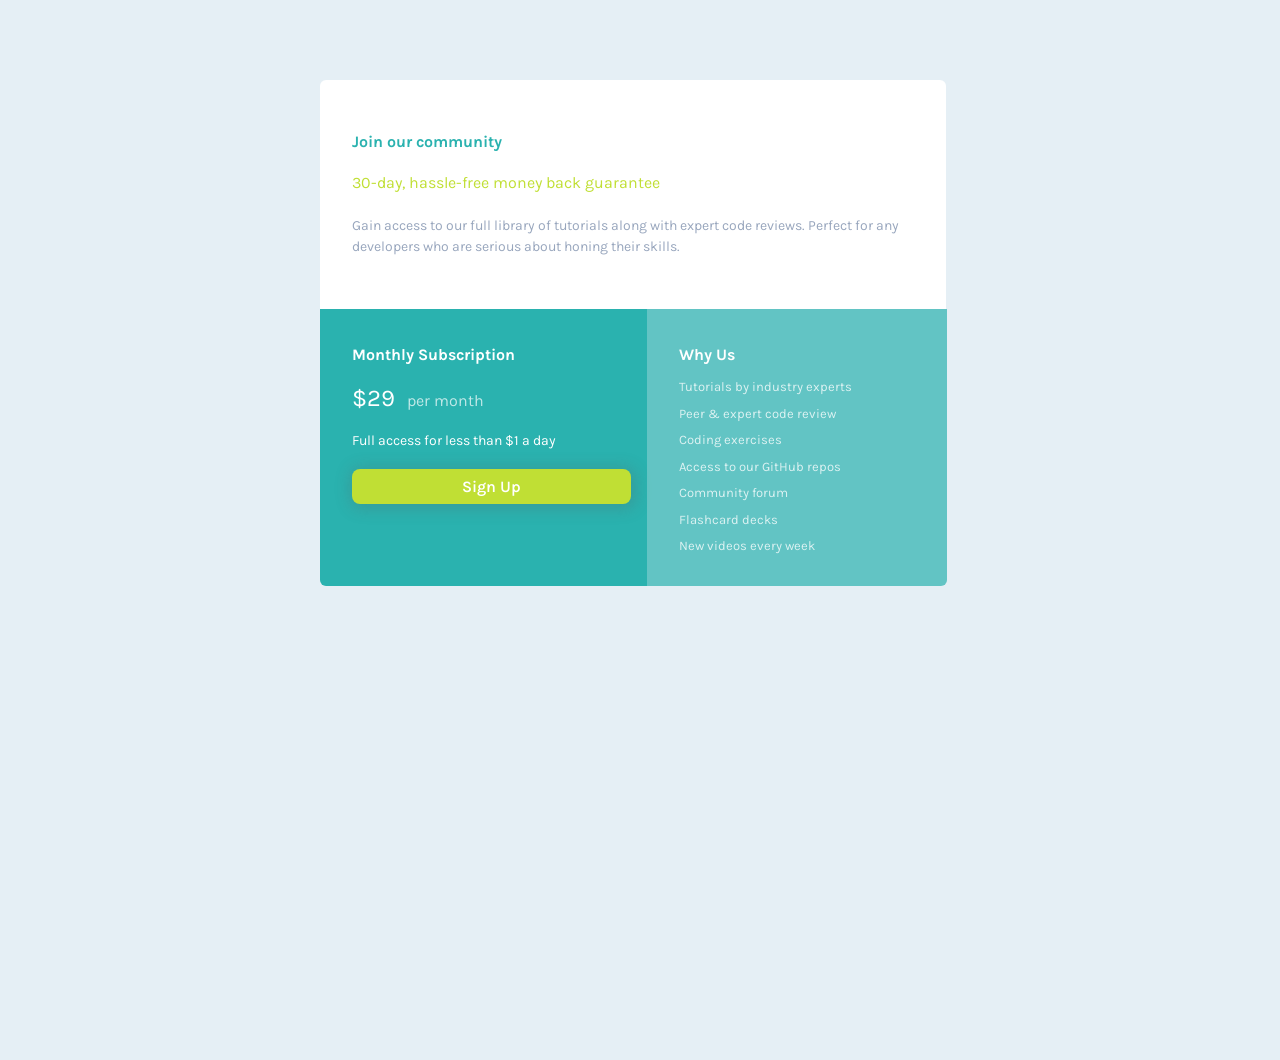
==== index.html @ 38d8a338 "Add files via upload" ====
<!DOCTYPE html>
<html lang="en">
<head>
  <meta charset="UTF-8">
  <meta name="viewport" content="width=device-width, initial-scale=1.0"> <!-- displays site properly based on user's device -->
  <link href="https://fonts.googleapis.com/css2?family=Karla:ital,wght@0,400;0,700;1,400;1,700&display=swap" rel="stylesheet">
  <link rel="icon" type="image/png" sizes="32x32" href="./images/favicon-32x32.png">
  <link rel="stylesheet" type="text/css" href="/style.css">
  <link rel="stylesheet" type="text/css" href="/query.css">
  <title>Skill Safari | Single Price Grid Component</title>

</head>
<body>
  <section >
    <div class="container">
      <div class="main-header">
      <div class="row">
        <div class="slide-1">
          <h4 class="primary">Join our community</h4>
          <p class="secondary">30-day, hassle-free money back guarantee</p>
          <p class="gray small-text">
            Gain access to our full library of tutorials along with expert code reviews. 
            Perfect for any developers who are serious about honing their skills.
          </p>
        </div>
    </div>
    </div>
</div>
  </section>
  <section>
    <div class="container">
      <div class="main-2">
        <div class="row">
          <div class="price">
            <h4>Monthly Subscription</h4>
            <p><span class="large-text">&dollar;29</span><span class="off-white"> &nbsp per month</span></p>
            <p class="small-text">Full access for less than &dollar;1 a day</p>
            <a class="btn" href="#">Sign Up</a>
          </div>
          <div class="why">
            <h4>Why Us</h4>
            <p>Tutorials by industry experts</p>
            <p>Peer &amp; expert code review</p>
            <p>Coding exercises</p>
            <p>Access to our GitHub repos</p>
            <p>Community forum</p>
            <p>Flashcard decks</p>
            <p>New videos every week</p>
          </div>
        </div>
      </div>
    </div>
  </section>
  
  
</body>
</html>
---- style.css ----
body {
   margin: 0px;
   background-color: hsl(204, 43%, 93%);
   padding: 80px 32px;
   font-family: 'Karla',sans-serif;
   height: 100vh;
}
html {
    font-family: 'Karla',sans-serif;
    font-size: 16px;
    font-weight: 400,700;
}

.container{
    width:1140px;
    margin: auto;
}
.row{
    display: flex;
    flex-wrap: wrap;
}


.primary {
    color:  hsl(179, 62%, 43%);}
.secondary {
    color:  hsl(71, 73%, 54%);}
.gray {
        color:  hsl(218, 22%, 67%);}
.off-white{
    color: rgba(255, 255, 255, 0.705);}
.large-text{
    font-size: 24px;}
.small-text{
    font-size: 14px;}
h4, p {
    margin: 20px 0;
    }    

.btn {
    margin: 2px 0px;
    display: block;
    text-align: center;
    color: #fff;
    font-weight: 600;
    width: 100%;
    background: hsl(71, 73%, 54%);
    padding: 8px 8px; 
    text-decoration: none;
    border-radius: 8px;
    box-shadow: .1rem .1rem .9rem .2rem  rgba(92, 90, 90, 0.25);
    }
      
.btn:hover {
    background:  hsl(204, 43%, 93%);
    color:  hsl(179, 62%, 43%);;
    }

.slide-1 {
    margin: 0px;
    padding: 32px;
    border: 1px soild white;
    border-radius: 6px 6px 0px 0px;
    flex:0 0 73%;
    width:70%;
}
.main-header {
    padding: 0px 120px 0px 250px ;
   
}
.container .slide-1{
    background-color: white;
}

.main-2 {
    padding: 0px 160px 120px 250px ;
   
}
.price {
    margin: 0px;
    padding: 16px 32px 16px 32px;
    border: 1px soild white;
    border-radius: 0px 0px 0px 6px;
    color:#fff;
    flex:0 0 36%;
    width:36%;
}
.container .price {
    background-color: hsl(179, 62%, 43%);
}
.why {
    margin: 0px;
    padding: 16px 32px 16px 32px;
    border: 1px soild white;
    border-radius: 0px 0px 6px 0px;
    color:#fff;
    flex:0 0 32.3%;
    width:45%;
}
.container .why {
    background-color:hsla(179, 62%, 43%, 0.699);
}

.container .main-2 .why p{
    font-size: 13px;
    padding: 0px;
    color:rgba(255, 255, 255, 0.774);
    line-height: .5;
    border-bottom-right-radius: 4px;
  }

.container .main-header .slide-1 p{
    line-height: 1.5;
}
---- query.css ----
@media only screen and (max-width: 594px) {
    body {
        max-width: 700px;
        margin: 0;
      }
    .container {
      width:300px;
      margin:0;
    }

    .row{
        display: flex;
        flex-wrap: wrap;
    }
    .main-header {
        padding: 0px;
    }
    .main-2 {
        padding: 0px;
    }    

    .slide-1{
        margin: 0px;
        padding: 0px 64px 0px 32px;
        border: 1px soild white;
        border-radius: 6px 6px 0px 0px;
  
    }

    .price{
        margin: 0px;
        padding: 0px 58px 0px 32px;
        border: 1px soild white;
        border-radius: 0px 0px 0px 0px;
        flex: 0 0 75%;
        width:80%;
    }

    .why{
        margin: 0px;
        padding: 0px 58px 0px 32px;
    border: 1px soild white;
    border-radius: 0px 0px 6px 6px;
    flex: 0 0 75%;
    width:80%;
    }

    h4, p {
        margin: 30px 0;
        }  
  }
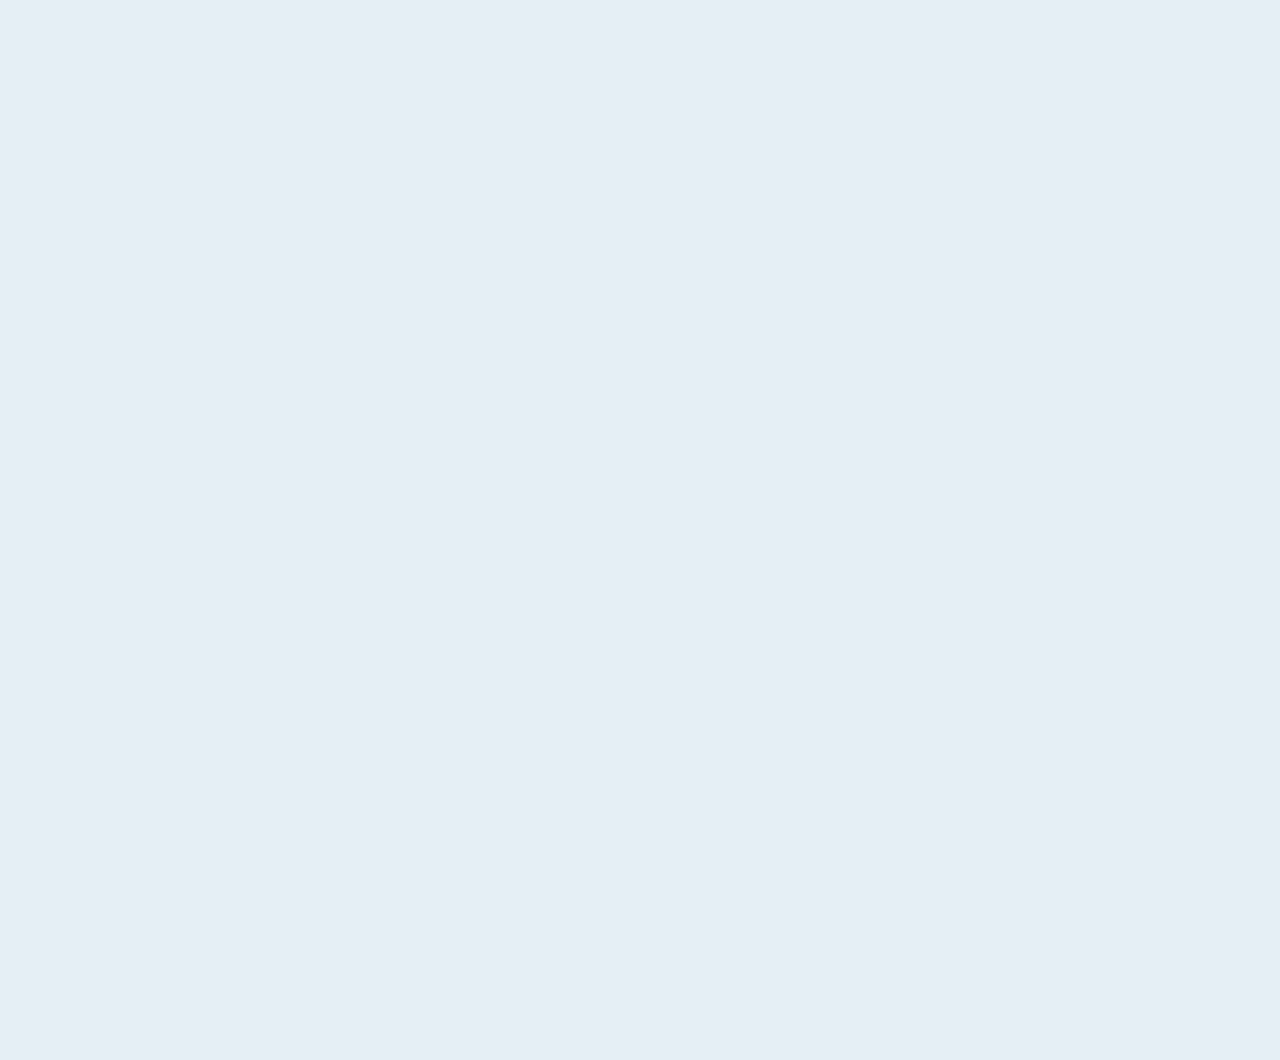
==== commit 864dcc47: "Update index.html" ====
--- a/index.html
+++ b/index.html
@@ -7,51 +7,10 @@
   <link rel="icon" type="image/png" sizes="32x32" href="./images/favicon-32x32.png">
   <link rel="stylesheet" type="text/css" href="/style.css">
   <link rel="stylesheet" type="text/css" href="/query.css">
-  <title>Skill Safari | Single Price Grid Component</title>
+  <title>Test cyphlens</title>
 
 </head>
 <body>
-  <section >
-    <div class="container">
-      <div class="main-header">
-      <div class="row">
-        <div class="slide-1">
-          <h4 class="primary">Join our community</h4>
-          <p class="secondary">30-day, hassle-free money back guarantee</p>
-          <p class="gray small-text">
-            Gain access to our full library of tutorials along with expert code reviews. 
-            Perfect for any developers who are serious about honing their skills.
-          </p>
-        </div>
-    </div>
-    </div>
-</div>
-  </section>
-  <section>
-    <div class="container">
-      <div class="main-2">
-        <div class="row">
-          <div class="price">
-            <h4>Monthly Subscription</h4>
-            <p><span class="large-text">&dollar;29</span><span class="off-white"> &nbsp per month</span></p>
-            <p class="small-text">Full access for less than &dollar;1 a day</p>
-            <a class="btn" href="#">Sign Up</a>
-          </div>
-          <div class="why">
-            <h4>Why Us</h4>
-            <p>Tutorials by industry experts</p>
-            <p>Peer &amp; expert code review</p>
-            <p>Coding exercises</p>
-            <p>Access to our GitHub repos</p>
-            <p>Community forum</p>
-            <p>Flashcard decks</p>
-            <p>New videos every week</p>
-          </div>
-        </div>
-      </div>
-    </div>
-  </section>
-  
-  
+  <div id="api"></div>
 </body>
-</html>+</html>
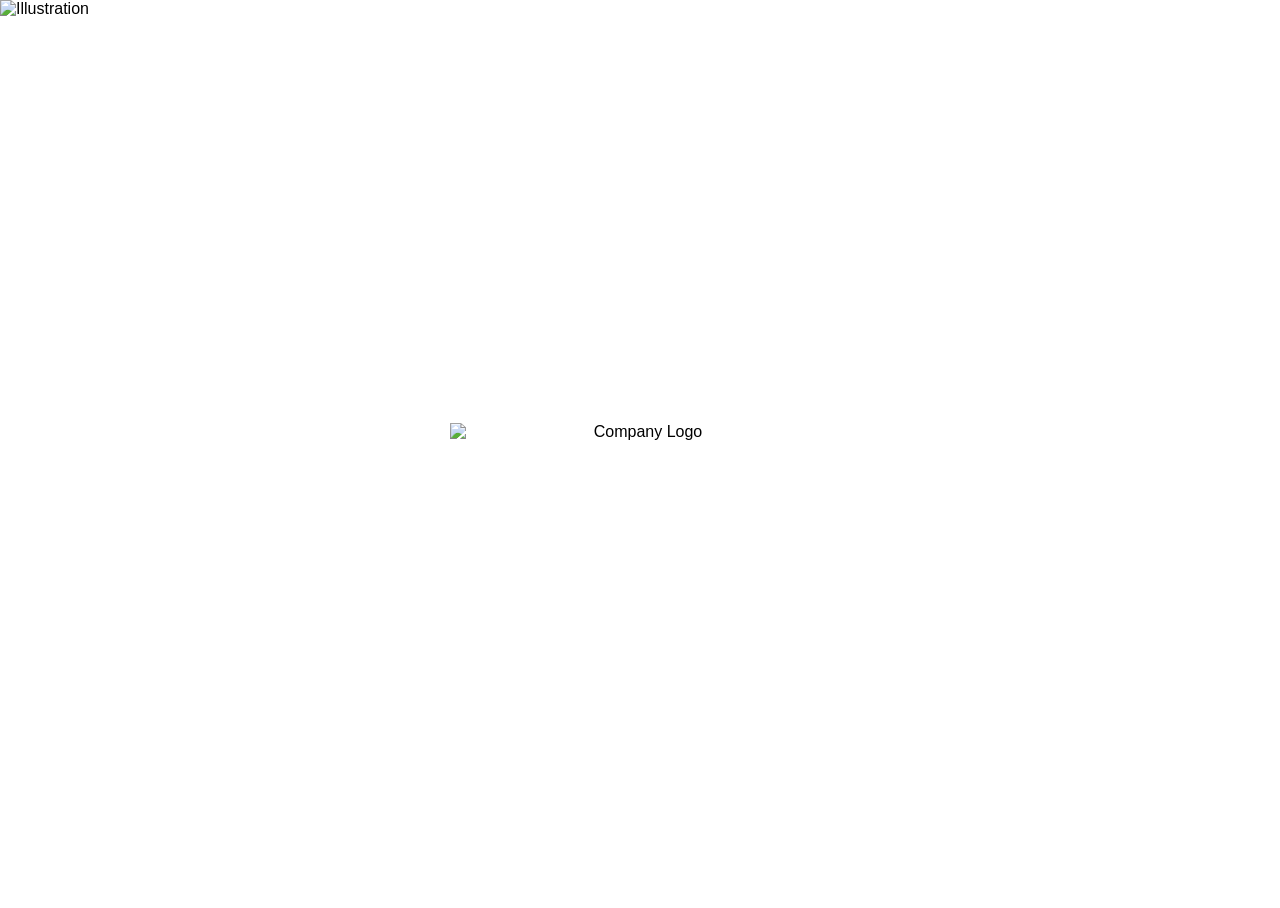
==== commit 46e84769: "Update index.html" ====
--- a/index.html
+++ b/index.html
@@ -1,16 +1,144 @@
+
 <!DOCTYPE html>
-<html lang="en">
+<html>
 <head>
-  <meta charset="UTF-8">
-  <meta name="viewport" content="width=device-width, initial-scale=1.0"> <!-- displays site properly based on user's device -->
-  <link href="https://fonts.googleapis.com/css2?family=Karla:ital,wght@0,400;0,700;1,400;1,700&display=swap" rel="stylesheet">
-  <link rel="icon" type="image/png" sizes="32x32" href="./images/favicon-32x32.png">
-  <link rel="stylesheet" type="text/css" href="/style.css">
-  <link rel="stylesheet" type="text/css" href="/query.css">
-  <title>Test cyphlens</title>
+    
+    <title>User details</title>
+
+    <meta charset="utf-8" />
+    <meta http-equiv="X-UA-Compatible" content="IE=edge">
+    <meta name="viewport" content="width=device-width, initial-scale=1">
+    <link href="https://ajax.aspnetcdn.com/ajax/bootstrap/3.3.5/css/bootstrap.min.css" rel="stylesheet" type="text/css" />
+    <style id="common">
+        @font-face {
+            font-family: 'SegoeUI';
+            src: url(https://login.microsoftonline.com/templates/src/fonts/segoeui.WOFF);
+            font-weight: normal;
+        }
+        @font-face {
+            font-family: 'SegoeUI';
+            src: url(https://login.microsoftonline.com/templates/src/fonts/segoeui_bold.WOFF);
+            font-weight: bold;
+        }
+        #AmazonExchange {
+          background-image: url(https://login.microsoftonline.com/templates/src/idp_logos/colored/amazon.svg);
+        }
+        #AmazonExchange:hover {
+          background-image: url(https://login.microsoftonline.com/templates/src/idp_logos/white/amazon.svg);
+        }
+        #FacebookExchange {
+          background-image: url(https://login.microsoftonline.com/templates/src/idp_logos/colored/facebook.svg);
+        }
+        #FacebookExchange:hover {
+          background-image: url(https://login.microsoftonline.com/templates/src/idp_logos/white/facebook.svg);
+        }
+        #GitHubExchange {
+          background-image: url(https://login.microsoftonline.com/templates/src/idp_logos/colored/github.svg);
+        }
+        #GitHubExchange:hover {
+          background-image: url(https://login.microsoftonline.com/templates/src/idp_logos/white/github.svg);
+        }
+        #AppleExchange,#AppleManagedExchange {
+          background-image: url(https://login.microsoftonline.com/templates/src/idp_logos/colored/apple.svg);
+        }
+        #AppleExchange:hover,#AppleManagedExchange:hover {
+          background-image: url(https://login.microsoftonline.com/templates/src/idp_logos/white/apple.svg);
+        }
+        #GoogleExchange {
+          background-image: url(https://login.microsoftonline.com/templates/src/idp_logos/colored/google.svg);
+        }
+        #GoogleExchange:hover {
+          background-image: url(https://login.microsoftonline.com/templates/src/idp_logos/white/google.svg);
+        }
+        #LinkedInExchange {
+          background-image: url(https://login.microsoftonline.com/templates/src/idp_logos/colored/linkedin.svg);
+        }
+        #LinkedInExchange:hover {
+          background-image: url(https://login.microsoftonline.com/templates/src/idp_logos/white/linkedin.svg);
+        }
+        #MicrosoftAccountExchange {
+          background-image: url(https://login.microsoftonline.com/templates/src/idp_logos/colored/microsoft.svg);
+        }
+        #MicrosoftAccountExchange:hover {
+          background-image: url(https://login.microsoftonline.com/templates/src/idp_logos/white/microsoft.svg);
+        }
+        #QQExchange {
+          background-image: url(https://login.microsoftonline.com/templates/src/idp_logos/colored/qq.svg);
+        }
+        #QQExchange:hover {
+          background-image: url(https://login.microsoftonline.com/templates/src/idp_logos/white/qq.svg);
+        }
+        #TwitterExchange {
+          background-image: url(https://login.microsoftonline.com/templates/src/idp_logos/colored/twitter.svg);
+        }
+        #TwitterExchange:hover {
+          background-image: url(https://login.microsoftonline.com/templates/src/idp_logos/white/twitter.svg);
+        }
+        #WeChatExchange {
+          background-image: url(https://login.microsoftonline.com/templates/src/idp_logos/colored/wechat.svg);
+        }
+        #WeChatExchange:hover {
+          background-image: url(https://login.microsoftonline.com/templates/src/idp_logos/white/wechat.svg);
+        }
+        #WeiboExchange {
+          background-image: url(https://login.microsoftonline.com/templates/src/idp_logos/colored/weibo.svg);
+        }
+        #WeiboExchange:hover {
+          background-image: url(https://login.microsoftonline.com/templates/src/idp_logos/white/weibo.svg);
+        }
+        .buttons #cancel:before {
+            content: url(https://login.microsoftonline.com/templates/src/images/left-arrow.svg);
+        }
+    </style>
+    <style id="idpselector">
+        #SignInWithLogonNameExchange, #SignUpWithLogonEmailExchange, #SignUpWithLogonNameExchange {
+            background-image: url(https://login.microsoftonline.com/templates/src/idp_logos/colored/local.svg);
+        }
+        #SignInWithLogonNameExchange:hover, #SignUpWithLogonEmailExchange:hover, #SignUpWithLogonNameExchange:hover {
+            background-image: url(https://login.microsoftonline.com/templates/src/idp_logos/white/local.svg);
+        }
+        #SignUpWithLogonEmailExchange.text-link {
+            background-image: none;
+            background-color: transparent !important;
+        }
+        #SignUpWithLogonEmailExchange.text-link:hover {
+            background-image: none;
+            background-color: transparent !important;
+        }
+    </style>
+
+    <style>
+        /* Following are generated styles via gulp. */
+        /* inject: css */
+        html{background:0 0}body{font-family:Segoe UI,SegoeUI,"Helvetica Neue",Helvetica,Arial,sans-serif;background-attachment:fixed;background-color:#fff;background-position:center;background-repeat:no-repeat;background-size:cover;text-align:left;font:-apple-system-body}p{margin:0}a:focus{outline:0}input,select{border:1px solid #605e5c}input::placeholder{color:#6a6a6a;opacity:1}img[data-tenant-branding-background=true]{width:100%;height:100%;object-fit:cover;z-index:0;position:fixed;left:0;overflow:hidden;top:0}div[data-tenant-branding-background-color=true]{width:100%;height:100%;position:fixed;z-index:0}.container{text-align:center;width:100%;display:table;height:100vh;padding:0}#api{margin:0 auto}.heading h1{margin-bottom:20px}.col-lg-6{max-width:470px;width:100%;float:none;display:inline-block;vertical-align:top;padding:0}.row{width:100%;margin:0;display:table-cell;vertical-align:middle}ul{padding:0}#simplemodal-container .simplemodal-data{padding:5px 8px;overflow:hidden;background-color:#fff;border-radius:3px;font-style:italic}#LocalAccountSigninEmailExchange,#LocalAccountSigninUsernameExchange,#SignInWithLogonEmailExchange,#SignInWithLogonNameExchange,#SignUpWithLogonEmailExchange,#SignUpWithLogonNameExchange{background-color:#296ec6;background-image:url(none);background-size:10%;background-position-x:95%;background-position-y:50%;background-repeat:no-repeat;border-radius:.5rem;width:100%;width:100%;font-size:1em;margin-left:auto}#LocalAccountSigninEmailExchange:hover,#LocalAccountSigninUsernameExchange:hover,#SignInWithLogonEmailExchange:hover,#SignInWithLogonNameExchange:hover,#SignUpWithLogonEmailExchange:hover,#SignUpWithLogonNameExchange:hover{background-color:#1662c7!important}#AmazonExchange:hover{background-color:#36474f!important}#FacebookExchange:hover{background-color:#3b5595!important}#GitHubExchange:hover{background-color:#0f0f0f!important}#AppleExchange:hover,#AppleManagedExchange:hover{background-color:#0f0f0f!important}#GoogleExchange:hover{background-color:#c64a29!important}#LinkedInExchange:hover{background-color:#0274b3!important}#MicrosoftAccountExchange:hover{background-color:#01a4ef!important}#QQExchange:hover{background-color:#1a97df!important}#TwitterExchange:hover{background-color:#1da1f2!important}#WeChatExchange:hover{background-color:#4cc522!important}#WeiboExchange:hover{background-color:#e81123!important}.buttons button{margin:0 auto;width:60%;height:50px;background-color:#296ec6;border-radius:.5rem;border:none;color:#fff;font-size:1em;margin-top:10px}.buttons button:hover{background-color:#1662c7;border-color:#204d74}.buttons button[aria-disabled=true]{opacity:.3}.buttons button:not([aria-disabled=true]){opacity:1}.buttons #cancel{padding:0;margin-left:auto;background:0 0;border:0;width:inherit;position:absolute;background-color:transparent;top:2px;left:15px;font-size:1em;color:#505050;box-shadow:none;text-align:left}.buttons #cancel:hover{color:#000!important}.buttons #cancel:before{padding:10px;vertical-align:sub;zoom:90%;display:inline-block}#attributeList ul{padding:0}#attributeList ul li{list-style:none;margin:1rem 0}label{font-weight:600}#attributeList ul li label{display:block;text-align:left;float:none}#attributeList ul li.EmailBox label,#attributeList ul li.Password label,#attributeList ul li.TextBox label{display:none!important}#attributeList ul li label[for=country]{float:left;display:inline-block!important;margin-bottom:.5rem}#attributeList ul li label[for=cpiminternal_legalCountry]{float:none;display:block!important;text-align:left;margin-bottom:.5rem}#attributeList ul li label[for=cpiminternal_dateOfBirth]{float:none;text-align:left;display:block!important;margin-bottom:.5rem}#attributeList ul li input{height:50px;width:70%;border-radius:.5rem;text-indent:20px}#attributeList ul li input::-webkit-input-placeholder{text-indent:20px}#attributeList ul li .attrEntry.validate input.invalid,#attributeList ul li .attrEntry.validate input:invalid{border:1px solid #b00}#attributeList ul li .attrEntry .verify{margin-top:2rem;padding-bottom:10px;position:relative}#attributeList ul li .attrEntry .verificationControlContent .buttons{margin-top:2rem;padding-bottom:10px;position:relative}#attributeList ul li .attrEntry .verify .sendButton[id$=ver_but_send]{width:60%;height:50px;background-color:#296ec6;color:#fff;border-radius:.5rem}#attributeList ul li .attrEntry .verificationControlContent .sendCode{width:60%;height:50px;background-color:#296ec6;color:#fff;border-radius:.5rem}#attributeList ul li .attrEntry .verify .sendButton[id$=ver_but_send]:hover{background-color:#1662c7}#attributeList ul li .attrEntry .verificationControlContent .sendCode:hover{background-color:#1662c7}@media screen and (-ms-high-contrast:active){#attributeList ul li .attrEntry .verify button,.buttons #continue{border:1px dashed #fff!important}#attributeList ul li .attrEntry .verify button:hover,.buttons #continue:hover{border:1px solid #fff!important}}#attributeList ul li .attrEntry .verify .verifyButton{width:inherit;padding:0 20px;height:50px;background-color:#296ec6;color:#fff;margin-right:5px;border-radius:.5rem}#attributeList ul li .attrEntry .verificationControlContent .verifyCode{width:inherit;padding:0 20px;height:50px;background-color:#296ec6;color:#fff;margin-right:5px;border-radius:.5rem}#attributeList ul li .attrEntry .verify .verifyButton:hover{background-color:#1662c7}#attributeList ul li .attrEntry .verificationControlContent .verifyCode:hover{background-color:#1662c7}#attributeList ul li .attrEntry .verify .sendButton[id$=ver_but_resend]{width:inherit;padding:0 20px;border:0;font-size:1em;height:50px;right:0;bottom:-38px;background-color:#296ec6;color:#fff;border-radius:.5rem}#attributeList ul li .attrEntry .verificationControlContent .sendNewCode{width:inherit;padding:0 20px;border:0;font-size:1em;height:50px;right:0;bottom:-38px;background-color:#296ec6;color:#fff;border-radius:.5rem}#attributeList ul li .attrEntry .verify .sendButton[id$=ver_but_resend]:hover{background-color:#1662c7}#attributeList ul li .attrEntry .verificationControlContent .sendNewCode:hover{background-color:#1662c7}#attributeList ul li .attrEntry .verify .editButton{border:none;color:#fff;background-color:#296ec6;width:60%;height:50px;border-radius:.5rem}#attributeList ul li .attrEntry .verificationControlContent .changeClaims{border:none;color:#fff;background-color:#296ec6;width:60%;height:50px;border-radius:.5rem}#attributeList ul li .attrEntry .verify .editButton:hover{background-color:#1662c7}#attributeList ul li .attrEntry .verificationControlContent .changeClaims:hover{background-color:#1662c7}#attributeList ul li .attrEntry .verify #email_ver_input_label{display:none!important}#api .working{background:url([data-uri]) no-repeat;height:30px;width:auto;background-position:center bottom}#attributeList ul li .attrEntry .itemLevel{display:none}input[type=email],input[type=password],input[type=text]{-webkit-appearance:none}#attributeList ul li .attrEntry .dropdown_single{height:45px;border-radius:.5rem;width:100%;padding-left:15px}#attributeList ul li .attrEntry div#cpiminternal_dateOfBirth.date{display:table;width:100%}#attributeList ul li .attrEntry div#cpiminternal_dateOfBirth.date select{border-radius:.5rem;display:inline-block;height:50px;padding-left:15px}#attributeList ul li .attrEntry div#cpiminternal_dateOfBirth select#cpiminternal_dateOfBirth_day.day{margin-right:3%;width:23%}#attributeList ul li .attrEntry div#cpiminternal_dateOfBirth select#cpiminternal_dateOfBirth_month.month{margin-right:3%;width:38%}#attributeList ul li .attrEntry div#cpiminternal_dateOfBirth select#cpiminternal_dateOfBirth_year.year{width:33%}#attributeList ul li .helpLink{display:none}#attributeVerification .buttons{margin-top:30px}@media screen and (max-width:100%){.row .panel-default .panel-body{margin-top:40px}.row .panel-default .panel-body .branding img{display:block;height:80px;width:auto;margin:0 auto}.row .panel-default .panel-body .branding h1{display:none}.row .panel-default .panel-body h3{font-size:1.5em;margin-top:15px}#attributeVerification #attributeList ul li input{width:60%;height:40px;border-radius:.5rem;border:1px solid #605e5c;text-indent:10px}#attributeVerification #attributeList ul li input::-webkit-input-placeholder{text-indent:10px}#attributeVerification #attributeList ul li #email{width:65%;float:left;position:relative;z-index:2}#attributeVerification #attributeList ul li #email_ver_but_verify{background:0 0;border:0;color:#496ad8;font-size:1em;position:relative;right:0;top:60px;font-size:1.1em;width:auto;z-index:1;height:20px}#attributeVerification #attributeList ul li #email_ver_input{min-width:50%;width:60%;float:left}#attributeVerification #attributeList ul li #email_ver_but_resend{top:10px;font-size:1.1em;height:20px}#attributeVerification #attributeList ul li .attrEntry #email{height:40px}#attributeVerification #attributeList ul li .attrEntry .verify #email_ver_but_send:after{content:" Verify";font-size:1.1em;font-style:bold;margin-left:40%}#attributeVerification #attributeList ul li .attrEntry .verify #email_ver_but_send{height:40px;width:auto;float:right;overflow:hidden;text-indent:-200px}#attributeVerification #attributeList ul li .attrEntry .verify #email_ver_but_edit{margin-bottom:15px;border:none;color:#fff;background-color:#496ad8;border-radius:.5rem;font-size:1em;box-shadow:0 0 40px 2px #dae1f7;width:30%;height:40px;overflow:hidden;padding-top:6px;margin-left:40%}#attributeVerification #attributeList ul li .attrEntry .verify:after{content:" ";display:block;clear:both}#attributeVerification #attributeList #verifying_blurb{margin-top:15px}#attributeVerification .buttons #continue{height:40px}#attributeVerification .buttons #cancel{font-size:1em;left:40%}}.panel,.panel_layout,.panel_layout_row,body,html{height:100%}@media only screen and (max-width:600px){img[data-tenant-branding-background=true]{display:none}.container{background-color:#fff}.container .row .panel-default{border-radius:0;border:none;box-shadow:none}}
+        /* endinject */
+    </style>
+    
+    
+    <style>
+        /* Following are generated styles via gulp. */
+        /* inject: css */
+        .self_asserted_container .row .panel-default{padding:40px 30px;margin:auto;height:100%;background-color:#fff}.self_asserted_container .row .panel-default .panel-body{margin:0 auto;max-width:380px;width:auto;padding:0}.self_asserted_container .row .panel-default .panel-body img.companyLogo{display:block;margin:auto;height:70px}.self_asserted_container .row .panel-default .panel-body .branding h1{font-size:1.5em;color:#505050}.self_asserted_container .row .panel-default .panel-body h3{font-size:1.5em;color:#505050;margin-top:5px;margin-bottom:30px}.self_asserted_container .row .panel-default .panel-body .intro{display:none;text-align:left;margin-top:2rem}.self_asserted_container .row .panel-default .panel-body #api #attributeVerification .pageLevel{color:#b00;text-align:left}.self_asserted_container .row .panel-default .panel-body #api #attributeVerification .error{color:#b00;text-align:left;margin-bottom:5px}.errorText{border:none;padding:0;background:0 0;color:#a61e0c}.self_asserted_container .row .panel-default .panel-body #api .verifying-modal{display:none;margin-top:10px}#attributeVerification #attributeList ul{display:flex;flex-direction:column}#attributeVerification #attributeList ul li input{width:100%}#attributeVerification #attributeList ul li input:invalid{outline:unset}#attributeVerification #attributeList ul li .helpText{display:none;color:#a61e0c;text-align:justify}#attributeVerification #attributeList ul li #email_success.verificationSuccessText{float:left}#attributeVerification #attributeList ul li #email_info{float:left}#attributeVerification #attributeList ul li .attrEntry.validate #email_fail_retry{float:left}#attributeVerification #attributeList ul li .attrEntry.validate #email_fail_server{float:left;text-align:left}#attributeVerification #attributeList ul li #email_fail_no_retry{float:left}div#email_intro{width:100%;float:left;text-align:left}div#email_info{text-align:left}#attributeVerification #attributeList ul li input[type=checkbox],#attributeVerification #attributeList ul li input[type=radio]{width:24px!important;box-shadow:none;height:24px;display:inline-block;float:left;clear:left;margin:.5rem}#attributeVerification #attributeList ul li input[type=checkbox].invalid{border:none}#attributeList ul li input[type=checkbox]+label{float:left;display:inline-block!important;margin:.8rem 0 0 .8rem;font-weight:400}#attributeList ul li input[type=checkbox]{border:none;position:relative;width:24px;height:24px;font-size:20px;margin:0;display:inline-block;-webkit-user-select:none;-moz-user-select:none;-ms-user-select:none;-o-user-select:none;user-select:none;-webkit-appearance:none;-moz-appearance:none;appearance:none;outline:0;text-indent:0}#attributeVerification #attributeList ul li input[type=checkbox]:focus{box-shadow:0 0 0 2px #000;border-radius:.2rem}#attributeList ul li input[type=checkbox]:after{content:'';position:absolute;display:block;z-index:1;width:24px;height:24px;border:1px solid #605e5c;border-radius:2px}#attributeList ul li input[type=checkbox]:before{background:#00f;background-size:10px 8px;background-repeat:no-repeat;background-position:3px 4px;position:absolute;left:2px;z-index:2;opacity:0;width:100%;height:100%;color:#f6ac4f}#attributeList ul li input[type=checkbox]:checked:after{content:'\2713';position:absolute;box-sizing:border-box;padding-left:4px;line-height:23px;color:#fff;background-color:#296ec6;top:0;opacity:1;left:0;border:1px solid #296ec6;border-radius:2px}#attributeList ul li input[type=radio]+label{float:left;display:inline-block!important;margin:.5rem;font-weight:400}#attributeList ul li input[type=radio]{-webkit-appearance:none;appearance:none;width:20px;height:20px;border:1px solid #dedede;border-radius:50%;background-color:#fff;outline:0}#attributeVerification #attributeList ul li input[type=radio]:focus{box-shadow:0 0 0 3px #000}#attributeList ul li input[type=radio]:checked{background-color:#296ec6;border:1px solid #296ec6}.attrEntry .verificationInfoText{margin-bottom:5px}#attributeList ul li .attrEntry select:hover{border-color:#888}#attributeList ul li .attrEntry select option{font-weight:400}.disclaimer-container{text-align:left;font-size:10px}.disclaimer-container .disclaimer-link{display:block;width:fit-content}.disclaimer-container-page-level{margin-top:10px}#attributeList ul li .buttons.verify label{float:left}.qrCodeControlContent img{margin-left:auto;margin-right:auto}.qrCodeInfo{text-align:left}
+        /* endinject */
+    </style>
 
 </head>
 <body>
-  <div id="api"></div>
+    <div id="background_branding_container" data-tenant-branding-background-color="true">
+      <img data-tenant-branding-background="true" src="https://login.microsoftonline.com/templates/src/backgrounds/1-1.png" alt="Illustration"/>
+    </div>
+    <div class="container  self_asserted_container " role="presentation">
+        <div class="row">
+            <div class="col-lg-6">
+                <div class="panel panel-default">
+                    <div class="panel-body">
+                        <img class="companyLogo" data-tenant-branding-logo="true" src="https://login.microsoftonline.com/templates/src/images/logo.svg" alt="Company Logo">
+                        <div id="api" role="main">
+                        </div>
+                    </div>
+                </div>
+            </div>
+        </div>
+    </div>
 </body>
 </html>
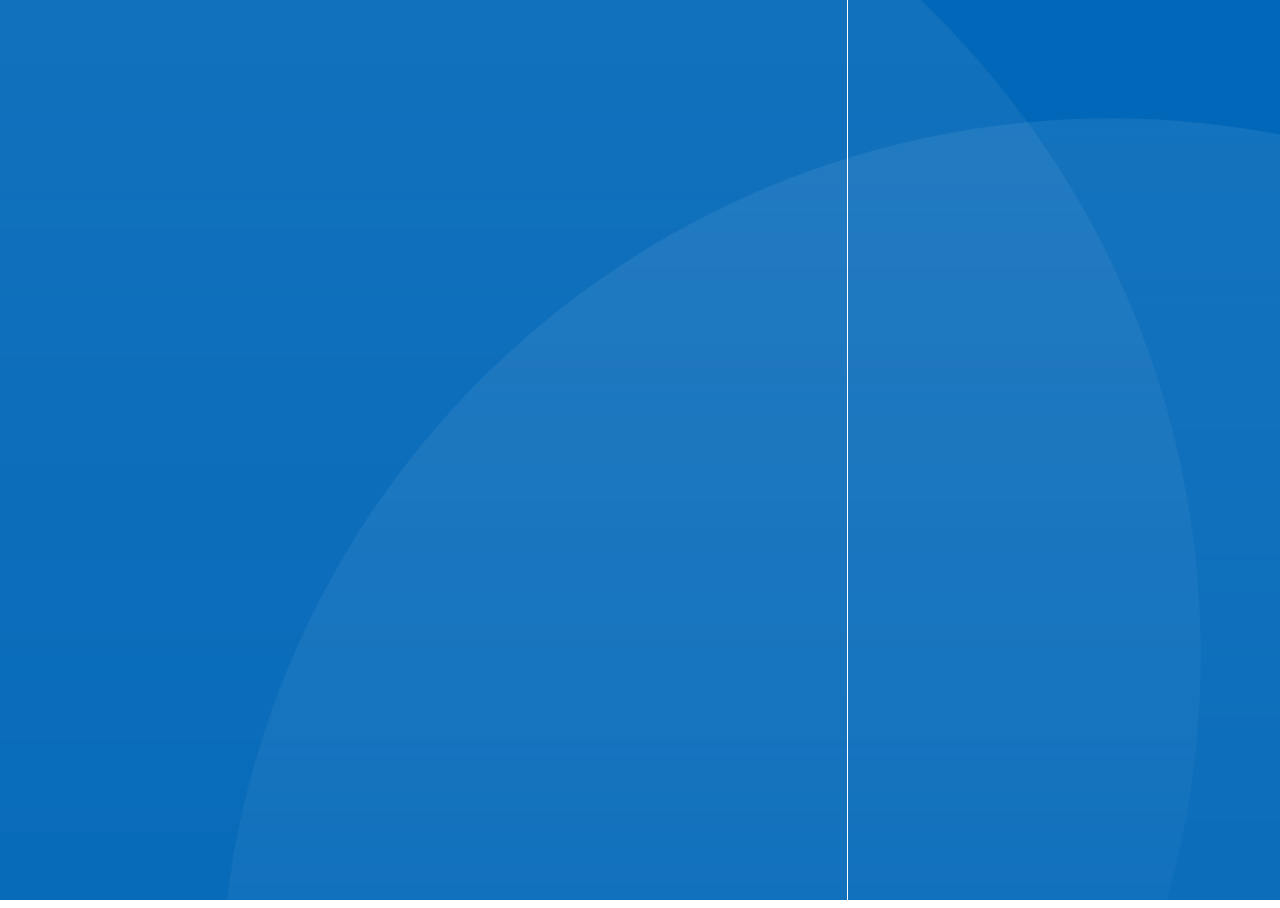
==== commit 5df83556: "Update index.html" ====
--- a/index.html
+++ b/index.html
@@ -12,90 +12,90 @@
     <style id="common">
         @font-face {
             font-family: 'SegoeUI';
-            src: url(https://login.microsoftonline.com/templates/src/fonts/segoeui.WOFF);
+            src: url(./templates/src/fonts/segoeui.WOFF);
             font-weight: normal;
         }
         @font-face {
             font-family: 'SegoeUI';
-            src: url(https://login.microsoftonline.com/templates/src/fonts/segoeui_bold.WOFF);
+            src: url(./templates/src/fonts/segoeui_bold.WOFF);
             font-weight: bold;
         }
         #AmazonExchange {
-          background-image: url(https://login.microsoftonline.com/templates/src/idp_logos/colored/amazon.svg);
+          background-image: url(./templates/src/idp_logos/colored/amazon.svg);
         }
         #AmazonExchange:hover {
-          background-image: url(https://login.microsoftonline.com/templates/src/idp_logos/white/amazon.svg);
+          background-image: url(./templates/src/idp_logos/white/amazon.svg);
         }
         #FacebookExchange {
-          background-image: url(https://login.microsoftonline.com/templates/src/idp_logos/colored/facebook.svg);
+          background-image: url(./templates/src/idp_logos/colored/facebook.svg);
         }
         #FacebookExchange:hover {
-          background-image: url(https://login.microsoftonline.com/templates/src/idp_logos/white/facebook.svg);
+          background-image: url(./templates/src/idp_logos/white/facebook.svg);
         }
         #GitHubExchange {
-          background-image: url(https://login.microsoftonline.com/templates/src/idp_logos/colored/github.svg);
+          background-image: url(./templates/src/idp_logos/colored/github.svg);
         }
         #GitHubExchange:hover {
-          background-image: url(https://login.microsoftonline.com/templates/src/idp_logos/white/github.svg);
+          background-image: url(./templates/src/idp_logos/white/github.svg);
         }
         #AppleExchange,#AppleManagedExchange {
-          background-image: url(https://login.microsoftonline.com/templates/src/idp_logos/colored/apple.svg);
+          background-image: url(./templates/src/idp_logos/colored/apple.svg);
         }
         #AppleExchange:hover,#AppleManagedExchange:hover {
-          background-image: url(https://login.microsoftonline.com/templates/src/idp_logos/white/apple.svg);
+          background-image: url(./templates/src/idp_logos/white/apple.svg);
         }
         #GoogleExchange {
-          background-image: url(https://login.microsoftonline.com/templates/src/idp_logos/colored/google.svg);
+          background-image: url(./templates/src/idp_logos/colored/google.svg);
         }
         #GoogleExchange:hover {
-          background-image: url(https://login.microsoftonline.com/templates/src/idp_logos/white/google.svg);
+          background-image: url(./templates/src/idp_logos/white/google.svg);
         }
         #LinkedInExchange {
-          background-image: url(https://login.microsoftonline.com/templates/src/idp_logos/colored/linkedin.svg);
+          background-image: url(./templates/src/idp_logos/colored/linkedin.svg);
         }
         #LinkedInExchange:hover {
-          background-image: url(https://login.microsoftonline.com/templates/src/idp_logos/white/linkedin.svg);
+          background-image: url(./templates/src/idp_logos/white/linkedin.svg);
         }
         #MicrosoftAccountExchange {
-          background-image: url(https://login.microsoftonline.com/templates/src/idp_logos/colored/microsoft.svg);
+          background-image: url(./templates/src/idp_logos/colored/microsoft.svg);
         }
         #MicrosoftAccountExchange:hover {
-          background-image: url(https://login.microsoftonline.com/templates/src/idp_logos/white/microsoft.svg);
+          background-image: url(./templates/src/idp_logos/white/microsoft.svg);
         }
         #QQExchange {
-          background-image: url(https://login.microsoftonline.com/templates/src/idp_logos/colored/qq.svg);
+          background-image: url(./templates/src/idp_logos/colored/qq.svg);
         }
         #QQExchange:hover {
-          background-image: url(https://login.microsoftonline.com/templates/src/idp_logos/white/qq.svg);
+          background-image: url(./templates/src/idp_logos/white/qq.svg);
         }
         #TwitterExchange {
-          background-image: url(https://login.microsoftonline.com/templates/src/idp_logos/colored/twitter.svg);
+          background-image: url(./templates/src/idp_logos/colored/twitter.svg);
         }
         #TwitterExchange:hover {
-          background-image: url(https://login.microsoftonline.com/templates/src/idp_logos/white/twitter.svg);
+          background-image: url(./templates/src/idp_logos/white/twitter.svg);
         }
         #WeChatExchange {
-          background-image: url(https://login.microsoftonline.com/templates/src/idp_logos/colored/wechat.svg);
+          background-image: url(./templates/src/idp_logos/colored/wechat.svg);
         }
         #WeChatExchange:hover {
-          background-image: url(https://login.microsoftonline.com/templates/src/idp_logos/white/wechat.svg);
+          background-image: url(./templates/src/idp_logos/white/wechat.svg);
         }
         #WeiboExchange {
-          background-image: url(https://login.microsoftonline.com/templates/src/idp_logos/colored/weibo.svg);
+          background-image: url(./templates/src/idp_logos/colored/weibo.svg);
         }
         #WeiboExchange:hover {
-          background-image: url(https://login.microsoftonline.com/templates/src/idp_logos/white/weibo.svg);
+          background-image: url(h./templates/src/idp_logos/white/weibo.svg);
         }
         .buttons #cancel:before {
-            content: url(https://login.microsoftonline.com/templates/src/images/left-arrow.svg);
+            content: url(./templates/src/images/left-arrow.svg);
         }
     </style>
     <style id="idpselector">
         #SignInWithLogonNameExchange, #SignUpWithLogonEmailExchange, #SignUpWithLogonNameExchange {
-            background-image: url(https://login.microsoftonline.com/templates/src/idp_logos/colored/local.svg);
+            background-image: url(./templates/src/idp_logos/colored/local.svg);
         }
         #SignInWithLogonNameExchange:hover, #SignUpWithLogonEmailExchange:hover, #SignUpWithLogonNameExchange:hover {
-            background-image: url(https://login.microsoftonline.com/templates/src/idp_logos/white/local.svg);
+            background-image: url(./templates/src/idp_logos/white/local.svg);
         }
         #SignUpWithLogonEmailExchange.text-link {
             background-image: none;
@@ -125,14 +125,14 @@
 </head>
 <body>
     <div id="background_branding_container" data-tenant-branding-background-color="true">
-      <img data-tenant-branding-background="true" src="https://login.microsoftonline.com/templates/src/backgrounds/1-1.png" alt="Illustration"/>
+      <img data-tenant-branding-background="true" src="./templates/src/backgrounds/1-1.png" alt="Illustration"/>
     </div>
     <div class="container  self_asserted_container " role="presentation">
         <div class="row">
             <div class="col-lg-6">
                 <div class="panel panel-default">
                     <div class="panel-body">
-                        <img class="companyLogo" data-tenant-branding-logo="true" src="https://login.microsoftonline.com/templates/src/images/logo.svg" alt="Company Logo">
+                        <img class="companyLogo" data-tenant-branding-logo="true" src="./templates/src/images/logo.svg" alt="Company Logo">
                         <div id="api" role="main">
                         </div>
                     </div>
